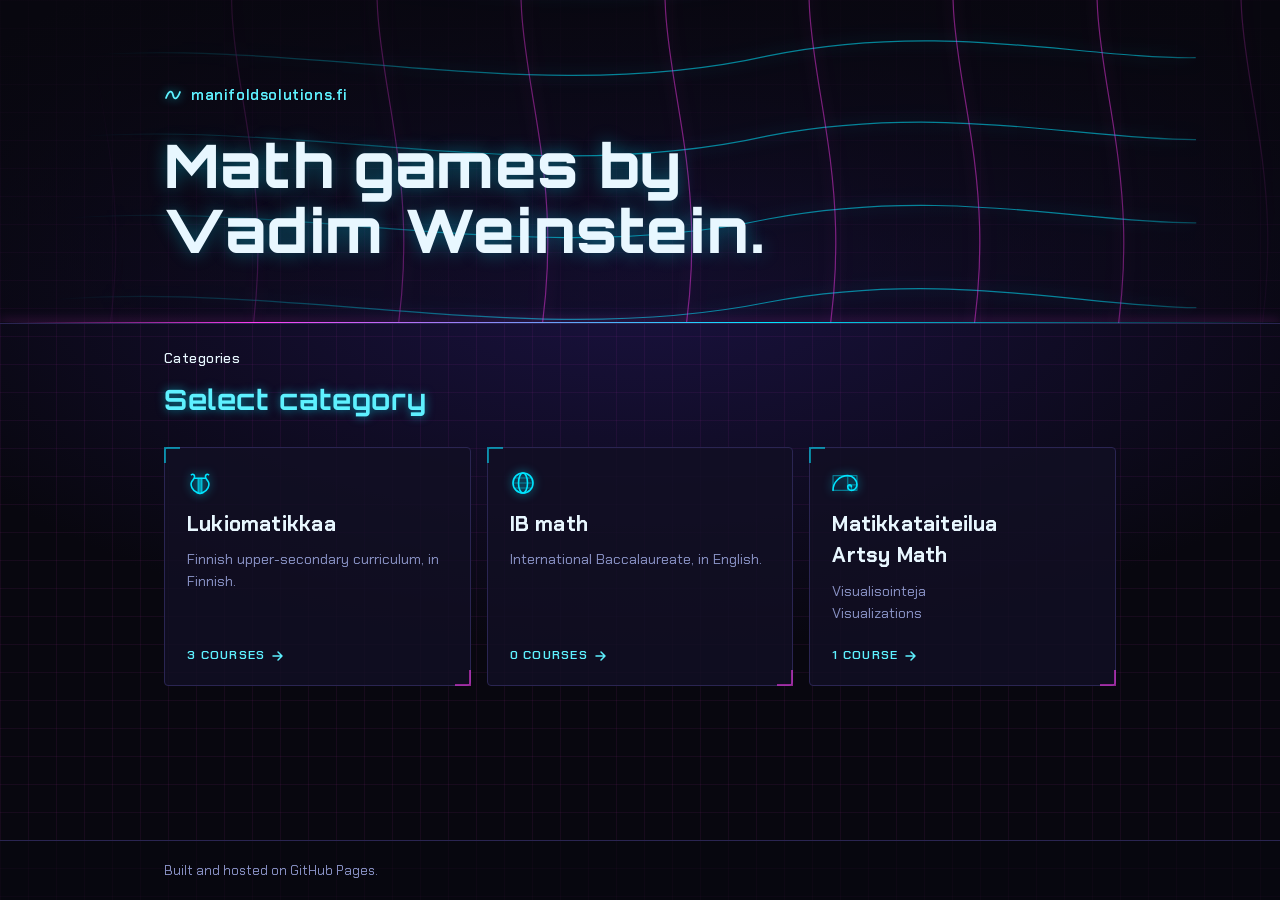
==== index.html @ 1b15f2ac "etusivu: omat kuvakkeet korteille; yksikköympyrä: testinappi pois - Every catalog card gets its own " ====
<!DOCTYPE html>
<html lang="en">
<head>
<meta charset="UTF-8">
<meta name="viewport" content="width=device-width, initial-scale=1">
<title>Manifold Solutions — learning games</title>

<!-- ════════════════════════════════════════════════════════════════════
     HOW TO ADD GAMES
     ────────────────────────────────────────────────────────────────────
     Structure is three levels:  Category → Course → Games
     Everything you edit lives in the CATALOG array in the <script> block
     near the bottom of this file.

       Category  (e.g. "Lukio math")
         Course  (e.g. "MAA 1–2")
           Game  → points at a folder via its `game` path

     To add a game:
       1. Put the game in its own folder, e.g.  games/lukio/maa1-2/game1/
          with the game's own index.html inside it.
       2. Add a game entry in the right course whose `game` is that path.
     Set `game: null` to show a game as "Coming soon" (not clickable).

     IDs (the `id:` fields) become part of the URL, so keep them short and
     url-safe: lowercase letters, numbers and hyphens, no spaces.
     Paths are relative to this file, so keep this file at the repo root.
     ════════════════════════════════════════════════════════════════════ -->

<link rel="preconnect" href="https://fonts.googleapis.com">
<link rel="preconnect" href="https://fonts.gstatic.com" crossorigin>
<!-- shared site look (the games use the same file) -->
<link rel="stylesheet" href="assets/theme.css">

<style>
  /* Main-page layout only. Colours and fonts come from assets/theme.css. */
  :root{ --maxw:1040px; }

  body{ line-height:1.5; min-height:100vh; display:flex; flex-direction:column; }

  .wrap{
    width:100%;
    max-width:var(--maxw);
    margin-inline:auto;
    padding-inline:clamp(20px, 5vw, 44px);
  }

  /* ── Hero ──────────────────────────────────────────────── */
  .hero{
    position:relative;
    overflow:hidden;
    border-bottom:1px solid var(--line);
    background:linear-gradient(180deg, rgba(8,7,15,.85), rgba(8,7,15,.35));
  }
  .hero::after{                       /* neon horizon line under the hero */
    content:""; position:absolute; left:0; right:0; bottom:-1px; height:2px;
    background:linear-gradient(90deg, transparent, var(--magenta) 20%, var(--accent) 60%, transparent);
    box-shadow:0 0 12px rgba(255,61,242,.6);
  }
  .hero .wrap{
    position:relative;
    z-index:1;
    padding-block:clamp(40px, 9vw, 84px) clamp(32px, 7vw, 60px);
  }
  .mark{
    font-family:var(--ui);
    font-weight:600;
    letter-spacing:.04em;
    font-size:15px;
    color:var(--accent-ink);
    display:inline-flex;
    align-items:center;
    gap:9px;
  }
  .mark svg{ display:block; filter:var(--glow-cyan); }
  .hero h1{
    font-family:var(--display);
    font-weight:800;
    letter-spacing:.02em;
    font-size:clamp(28px, 7vw, 60px);
    line-height:1.08;
    margin:22px 0 0;
    max-width:16ch;
    text-shadow:0 0 18px rgba(0,229,255,.35);
  }
  .hero p{
    color:var(--muted);
    font-size:clamp(15px, 2.2vw, 18px);
    margin:16px 0 0;
    max-width:52ch;
  }
  .hero p:empty{ display:none; }

  /* neon manifold mesh behind the hero: draws itself in once on load */
  .mesh{
    position:absolute; inset:0; z-index:0;
    width:100%; height:100%;
    pointer-events:none;
    mask-image:linear-gradient(100deg, transparent 8%, #000 45%, #000 85%, transparent);
    -webkit-mask-image:linear-gradient(100deg, transparent 8%, #000 45%, #000 85%, transparent);
  }
  .mesh path{ fill:none; stroke-width:1.2; vector-effect:non-scaling-stroke; }
  .mesh .h path{ stroke:var(--accent);  opacity:.55; }
  .mesh .v path{ stroke:var(--magenta); opacity:.45; }
  .mesh .h{ filter:var(--glow-cyan); }
  .mesh .v{ filter:var(--glow-magenta); }
  .mesh path{ stroke-dasharray:1200; stroke-dashoffset:1200; animation:draw 1.6s cubic-bezier(.3,.6,.2,1) forwards; }
  .mesh .v path{ animation-delay:.35s; }
  @keyframes draw{ to{ stroke-dashoffset:0; } }
  @media (max-width:600px){ .mesh{ opacity:.6; } }   /* the heading covers the mesh on phones */

  /* ── Breadcrumb ────────────────────────────────────────── */
  .crumb{
    font-family:var(--ui);
    font-size:14px;
    font-weight:500;
    letter-spacing:.03em;
    color:var(--muted);
    padding-block:24px 4px;
    display:flex;
    align-items:center;
    gap:8px;
    flex-wrap:wrap;
  }
  .crumb a{ text-decoration:none; color:var(--muted); border-radius:var(--radius); }
  .crumb a:hover{ color:var(--accent-ink); }
  .crumb a:focus-visible{ outline:2px solid var(--accent); outline-offset:2px; }
  .crumb .sep{ color:var(--magenta); opacity:.7; }
  .crumb .here{ color:var(--ink); }

  /* ── Content ───────────────────────────────────────────── */
  main{ flex:1; padding-bottom:64px; }
  .lead{ margin:6px 0 26px; }
  .lead h2{
    font-family:var(--display);
    font-weight:700;
    letter-spacing:.04em;
    font-size:clamp(20px, 3.2vw, 28px);
    color:var(--accent-ink);
    text-shadow:var(--glow-text);
    margin:0;
  }
  .lead p{ color:var(--muted); margin:8px 0 0; max-width:56ch; }

  .grid{
    display:grid;
    grid-template-columns:repeat(auto-fill, minmax(240px, 1fr));
    gap:16px;
  }

  /* cards: dark panels with HUD corner brackets that light up on hover */
  .card{
    position:relative;
    display:flex;
    flex-direction:column;
    gap:10px;
    text-decoration:none;
    background:rgba(18,15,36,.82);
    border:1px solid var(--line);
    border-radius:var(--radius);
    padding:22px 22px 20px;
    min-height:150px;
    transition:border-color .16s ease, transform .16s ease, box-shadow .16s ease, background .16s ease;
  }
  .card::before, .card::after{
    content:""; position:absolute; width:14px; height:14px; pointer-events:none;
    border-color:var(--accent); border-style:solid; opacity:.55;
    transition:opacity .16s ease, width .16s ease, height .16s ease;
  }
  .card::before{ top:-1px; left:-1px; border-width:2px 0 0 2px; }
  .card::after{ bottom:-1px; right:-1px; border-width:0 2px 2px 0; border-color:var(--magenta); }
  .card .glyph{ color:var(--accent); filter:var(--glow-cyan); align-self:flex-start; }
  .card .glyph.txt{ font-family:var(--ui); font-weight:700; font-size:19px; line-height:26px; height:26px; letter-spacing:.02em; white-space:nowrap; }
  .card .title{
    font-family:var(--ui);
    font-weight:700;
    font-size:21px;
    letter-spacing:.01em;
    margin-top:2px;
    color:var(--ink);
  }
  .card .blurb{ color:var(--muted); font-size:14.5px; }
  .card .meta{
    margin-top:auto;
    padding-top:12px;
    font-size:12.5px;
    font-weight:600;
    letter-spacing:.1em;
    text-transform:uppercase;
    color:var(--accent-ink);
    display:flex;
    align-items:center;
    gap:6px;
  }
  a.card:hover{
    border-color:rgba(0,229,255,.6);
    background:rgba(26,22,54,.92);
    transform:translateY(-2px);
    box-shadow:0 0 22px rgba(0,229,255,.22), inset 0 0 18px rgba(0,229,255,.06);
  }
  a.card:hover::before, a.card:hover::after{ opacity:1; width:22px; height:22px; }
  a.card:focus-visible{ outline:2px solid var(--magenta); outline-offset:3px; }

  /* disabled "coming soon" card */
  .card.soon{ opacity:.55; cursor:default; border-style:dashed; }
  .card.soon::before, .card.soon::after{ display:none; }
  .card.soon .meta{ color:var(--muted); }

  /* empty state — a category with no courses, or a course with no games */
  .empty{
    border:1px dashed rgba(255,61,242,.45);
    border-radius:var(--radius);
    padding:44px 24px;
    text-align:center;
    color:var(--muted);
    font-family:var(--ui);
    font-weight:500;
    letter-spacing:.04em;
    font-size:16px;
    background:rgba(18,15,36,.5);
  }

  footer{
    border-top:1px solid var(--line);
    color:var(--muted);
    font-size:13px;
    background:rgba(8,7,15,.6);
  }
  footer .wrap{ padding-block:20px; }

  .view{ animation:rise .28s ease both; }
  @keyframes rise{ from{ opacity:0; transform:translateY(6px);} to{ opacity:1; transform:none; } }
  @media (prefers-reduced-motion: reduce){
    .view{ animation:none; }
    a.card:hover{ transform:none; }
    .mesh path{ animation:none; stroke-dashoffset:0; }
  }
  .card .title, .card .blurb, .lead h2{ white-space:pre-line; }
</style>
</head>
<body>

  <header class="hero">
    <svg class="mesh" viewBox="0 0 800 300" preserveAspectRatio="xMidYMid slice" aria-hidden="true">
      <!-- a warped grid — a nod to "manifold" -->
      <g class="h">
        <path d="M0,40 C160,10 320,70 480,35 C620,6 720,52 800,28"/>
        <path d="M0,90 C160,62 320,120 480,84 C620,56 720,102 800,78"/>
        <path d="M0,140 C160,114 320,170 480,134 C620,108 720,152 800,130"/>
        <path d="M0,190 C160,166 320,220 480,186 C620,160 720,204 800,182"/>
        <path d="M0,240 C160,218 320,270 480,238 C620,212 720,256 800,236"/>
        <path d="M0,290 C160,270 320,320 480,288 C620,264 720,306 800,288"/>
      </g>
      <g class="v">
        <path d="M60,0 C40,90 96,150 60,300"/>
        <path d="M150,0 C128,92 184,150 150,300"/>
        <path d="M240,0 C220,90 276,152 240,300"/>
        <path d="M330,0 C310,92 366,150 330,300"/>
        <path d="M420,0 C400,92 456,150 420,300"/>
        <path d="M510,0 C490,90 546,152 510,300"/>
        <path d="M600,0 C580,92 636,150 600,300"/>
        <path d="M690,0 C670,90 726,152 690,300"/>
        <path d="M780,0 C760,92 816,150 780,300"/>
      </g>
    </svg>
    <div class="wrap">
      <span class="mark">
        <svg width="18" height="18" viewBox="0 0 18 18" aria-hidden="true">
          <path d="M2,12 C5,4 8,4 9,9 C10,14 13,14 16,6" fill="none" stroke="currentColor" stroke-width="1.8" stroke-linecap="round"/>
        </svg>
        manifoldsolutions.fi
      </span>
      <h1>Math games by<br>Vadim Weinstein.</h1>
      <p></p>
    </div>
  </header>

  <nav class="wrap crumb" id="crumb" aria-label="Breadcrumb"></nav>

  <main class="wrap">
    <div id="app"></div>
  </main>

  <footer><div class="wrap">Built and hosted on GitHub Pages.</div></footer>

<script>
/* ══════════════════════════════════════════════════════════════════════
   EDIT ME — your categories, courses, and games live here.
   Three levels:  category → courses[] → games[]
   Each game's `game` is a path to a folder containing that game's own
   index.html. Use `game: null` for a game that isn't ready yet.
   Keep every `id` short and url-safe (lowercase, digits, hyphens).
   `icon` (optional, on any level) picks the card's glyph: a name from
   GLYPHS below (e.g. "scale") or a short text such as "f(x)". A course
   without one shows its category's glyph, a game its course's.
   ══════════════════════════════════════════════════════════════════════ */
const CATALOG = [
  {
    id: "lukio",
    title: "Lukiomatikkaa",
    icon: "lyre",
    blurb: "Finnish upper-secondary curriculum, in Finnish.",
    courses: [
      {
          id: "maa1-2",
          title: "MAA 1–2",
          blurb: "Funktiot ja yhtälöt",
          icon: "f(x)",
          games: [
          { id: "game0", title: "Yhtälövaaka", blurb: "", icon: "scale", game: "games/lukio/maa1-2/yhtalovaaka/" },
          { id: "game1", title: "Yhtälön ratkaisu 1", blurb: "", icon: "boxedx", game: "games/lukio/maa1-2/yhtalo1/" },
          { id: "game2", title: "Yhtälön ratkaisu 2", blurb: "", icon: "boxedx", game: "games/lukio/maa1-2/yhtalo2/" },
        ],
      },
      {
          id: "maa3",
          title: "MAA 3",
          blurb: "Geometria",
          icon: "geometry",
          games: [
          ],
      },
      {
          id: "maa5",
          title: "MAA 5",
          blurb: "Trigonometria",
          icon: "sin x",
          games: [
	      { id: "1-ympyra1", title: "Yksikköympyrä", blurb: "", icon: "unitcircle", game: "games/lukio/maa5/yksikkoympyra/" },
          ],
      },
	
    ],
  },
    {
	id: "ib",
	title: "IB math",
	icon: "globe",
	blurb: "International Baccalaureate, in English.",
	courses: [
	],
    },
    {
	id: "artsy",
	title: "Matikkataiteilua\nArtsy Math",
	icon: "spiral",
	blurb: "Visualisointeja\nVisualizations",
	courses: [
	    {
		id: "fractals",
		title: "Fraktaaleja\nFractals",
		blurb: "Attraktoreita ja fraktaaleja\nAttractors and fractals",
		icon: "sierpinski",
		games: [
		    {id: "ifs_explorer", title: "IFS explorer", blurb: "Iterated Function Systems and the Flame Algorithm", icon: "sierpinski", game: "games/artsy_math/fractals/ifs_explorer/"},
		],
	    },
	],
    },
];
/* ════════════════════ end of the part you edit ════════════════════════ */

const app   = document.getElementById('app');
const crumb = document.getElementById('crumb');
const catById    = id => CATALOG.find(c => c.id === id);
const courseById = (cat, id) => cat.courses.find(c => c.id === id);

// card glyphs: one family of thin neon line drawings on a 26×26 grid.
// `faint` is for helper lines (axes, grids) drawn thinner and dimmer.
const faint = d => `<path d="${d}" stroke-width="1.2" opacity=".45"/>`;
const AXES = faint("M1,13 H25 M13,1 V25");
const GLYPHS = {
  lyre:       `<path d="M10,22.5 C5.5,20.5 3,15.5 4.6,12 C5.8,9.6 7.8,8.6 7.6,6.4 C7.5,4.6 5.6,3.6 4.4,4.8 M16,22.5 C20.5,20.5 23,15.5 21.4,12 C20.2,9.6 18.2,8.6 18.4,6.4 C18.5,4.6 20.4,3.6 21.6,4.8"/>`   // the ylioppilaslakki lyre
            + `<path d="M10,22.5 Q13,24.4 16,22.5 M7.6,8.2 H18.4"/>` + `<path d="M11.2,8.2 V23.2 M13,8.2 V23.6 M14.8,8.2 V23.2" stroke-width="1.1"/>`,
  crosshair:  `<circle cx="13" cy="13" r="10"/>` + faint("M3,13 H23 M13,3 V23"),
  parabola:   faint("M1,16 H25 M13,2 V24") + `<path d="M2.5,5 Q13,31 23.5,5"/>`,
  globe:      `<circle cx="13" cy="13" r="10"/><ellipse cx="13" cy="13" rx="4.5" ry="10"/>` + faint("M3,13 H23 M4.3,8 H21.7 M4.3,18 H21.7"),
  spiral:     faint("M1.04,5.64 H24.96 V20.36 H1.04 Z M15.76,5.64 V20.36 M15.76,14.84 H24.96 M19.44,14.84 V20.36 M15.76,16.68 H19.44 M17.6,14.84 V16.68")
            + `<path d="M1.04,20.36 A14.72,14.72 0 0 1 15.76,5.64 A9.2,9.2 0 0 1 24.96,14.84 A5.52,5.52 0 0 1 19.44,20.36 A3.68,3.68 0 0 1 15.76,16.68 A1.84,1.84 0 0 1 17.6,14.84 A1.84,1.84 0 0 1 19.44,16.68"/>`,
  geometry:   `<path d="M4,22 L22,22 L4,4 Z"/><path d="M4,17 H9 V22" stroke-width="1.2"/>`,   // right isosceles, with the right-angle mark
  unitcircle: AXES + `<circle cx="13" cy="13" r="9"/><path d="M13,13 L18.8,6.1"/>`
            + `<circle cx="18.8" cy="6.1" r="1.9" fill="currentColor" stroke="none"/>`,
  sierpinski: `<path d="M2,23.5 L24,23.5 L13,4.4 Z M13,23.5 L18.5,14 L7.5,14 Z M7.5,23.5 L10.2,18.7 L4.8,18.7 Z M18.5,23.5 L21.2,18.7 L15.8,18.7 Z M13,14 L15.8,9.2 L10.2,9.2 Z"/>`,
  scale:      `<path d="M13,6 V22 M8,22 H18 M3,8 H23 M3,8 L0.8,15 M3,8 L5.2,15 M23,8 L20.8,15 M23,8 L25.2,15"/>`
            + `<path d="M0.5,15 Q3,19.5 5.5,15 Z M20.5,15 Q23,19.5 25.5,15 Z"/><circle cx="13" cy="5" r="1.3"/>`,
  boxedx:     `<rect x="3" y="3" width="20" height="20" rx="3"/><path d="M8.5,9.5 Q11.5,8 13,13 Q14.5,18 17.5,16.5 M17.5,9 Q14.5,9.5 13,13 Q11.5,16.5 8.5,17"/>`,   // a curved maths x, not ×
};
// the first icon given (game, course, category); a name from GLYPHS draws it, anything else is text
function glyph(...icons){
  const icon = icons.find(Boolean) || 'crosshair';
  if (!GLYPHS[icon]) return `<span class="glyph txt" aria-hidden="true">${esc(icon)}</span>`;
  return `<svg class="glyph" width="26" height="26" viewBox="0 0 26 26" aria-hidden="true" fill="none"
    stroke="currentColor" stroke-width="1.6" stroke-linecap="round" stroke-linejoin="round">${GLYPHS[icon]}</svg>`;
}
const arrow = `<svg width="14" height="14" viewBox="0 0 14 14" aria-hidden="true"><path d="M2,7 h9 M7,3 l4,4 -4,4" fill="none" stroke="currentColor" stroke-width="1.5" stroke-linecap="round" stroke-linejoin="round"/></svg>`;

function esc(s){ return String(s).replace(/[&<>"]/g, c => ({'&':'&amp;','<':'&lt;','>':'&gt;','"':'&quot;'}[c])); }
const enc = s => encodeURIComponent(s);

function setCrumb(parts){
  crumb.innerHTML = parts.map((p, i) => {
    const tail = i < parts.length - 1 ? '<span class="sep">/</span>' : '';
    if (p.href) return `<a href="${p.href}">${esc(p.label)}</a>${tail}`;
    return `<span class="here">${esc(p.label)}</span>${tail}`;
  }).join(' ');
}

// one reusable card builder. `soon:true` → renders a disabled "coming soon" card.
function card({ href, title, blurb, meta, soon, icon }){
  const inner = `${icon}
    <span class="title">${esc(title)}</span>
    ${blurb ? `<span class="blurb">${esc(blurb)}</span>` : ''}
    <span class="meta">${meta}</span>`;
  return soon
    ? `<div class="card soon">${inner}</div>`
    : `<a class="card" href="${href}">${inner}</a>`;
}

// shown when a category has no courses, or a course has no games
function emptyState(msg){ return `<div class="empty">${esc(msg)}</div>`; }

function renderCategories(){
  setCrumb([{ label: 'Categories' }]);
  const cards = CATALOG.map(c => {
    const n = c.courses.length;
    return card({
      href: `#/${enc(c.id)}`,
      icon: glyph(c.icon),
      title: c.title,
      blurb: c.blurb,
      meta: `${n} ${n === 1 ? 'course' : 'courses'} ${arrow}`,
    });
  }).join('');
  app.innerHTML = `<section class="view">
    <div class="lead"><h2>Select category</h2></div>
    <div class="grid">${cards}</div>
  </section>`;
}

function renderCourses(cat){
  setCrumb([{ label: 'Categories', href: '#/' }, { label: cat.title }]);
  const cards = cat.courses.map(co => {
    const n = co.games.length;
    return card({
      href: `#/${enc(cat.id)}/${enc(co.id)}`,
      icon: glyph(co.icon, cat.icon),
      title: co.title,
      blurb: co.blurb,
      meta: `${n} ${n === 1 ? 'game' : 'games'} ${arrow}`,
    });
  }).join('');
  app.innerHTML = `<section class="view">
    <div class="lead"><h2>${esc(cat.title)}</h2>${cat.blurb ? `<p>${esc(cat.blurb)}</p>` : ''}</div>
    ${cat.courses.length ? `<div class="grid">${cards}</div>` : emptyState('No courses here yet.')}
  </section>`;
}

function renderGames(cat, course){
  setCrumb([
    { label: 'Categories', href: '#/' },
    { label: cat.title, href: `#/${enc(cat.id)}` },
    { label: course.title },
  ]);
  const cards = course.games.map(g => card({
    href: g.game ? esc(g.game) : null,
    soon: !g.game,
    icon: glyph(g.icon, course.icon, cat.icon),
    title: g.title,
    blurb: g.blurb,
    meta: g.game ? `Play ${arrow}` : 'Coming soon',
  })).join('');
  app.innerHTML = `<section class="view">
    <div class="lead"><h2>${esc(course.title)}</h2>${course.blurb ? `<p>${esc(course.blurb)}</p>` : ''}</div>
    ${course.games.length ? `<div class="grid">${cards}</div>` : emptyState('No games here yet.')}
  </section>`;
}

function route(){
  const segs = location.hash.replace(/^#\/?/, '').split('/').filter(Boolean).map(decodeURIComponent);
  const [catId, courseId] = segs;

  const cat = catId ? catById(catId) : null;
  if (catId && !cat){ location.replace('#/'); return; }            // unknown category → home

  const course = (cat && courseId) ? courseById(cat, courseId) : null;
  if (courseId && !course){ location.replace(`#/${enc(cat.id)}`); return; }  // unknown course → category

  if (course){ document.title = `${course.title} — ${cat.title}`; renderGames(cat, course); }
  else if (cat){ document.title = `${cat.title} — Manifold Solutions`; renderCourses(cat); }
  else { document.title = 'Manifold Solutions — learning games'; renderCategories(); }

  window.scrollTo({ top: 0 });
}

window.addEventListener('hashchange', route);
route();
</script>
</body>
</html>
---- assets/theme.css ----
/* ══════════════════════════════════════════════════════════════════════
   MATIKKAPELIT — shared theme ("Techno")
   ──────────────────────────────────────────────────────────────────────
   One file for the look of the whole site. Change the tokens below and
   every page that links this file changes with it.

   IN A GAME  (games/<category>/<course>/<game>/index.html)
     1. In <head>, before the game's own <style>:
          <link rel="stylesheet" href="../../../../assets/theme.css">
     2. Give the body the class "game":   <body class="game">
     3. Delete the game's own :root { … } block and any rules it repeats
        from here (header, .hud, .overlay/.win, buttons …). Everything the
        game draws itself stays in the game. The token names are the same
        ones the games already use (--bg, --surface, --green-ink, …), so
        game-specific rules keep working and simply pick up the new colours.

   ON THE MAIN PAGE
     <link rel="stylesheet" href="assets/theme.css">   (no body class)

   WHAT'S IN HERE
     tokens · page background · game header (.back .title .hud)
     status row with lives (.statusrow .lives) · equation colours
     (.xterm .cterm .pterm .op .eq) · buttons (.btn .op-btn) · .hint
     .subctrl · result dialog (.overlay > .win) with score table
     SVG helpers (.neon, .neon-magenta)
   ══════════════════════════════════════════════════════════════════════ */

@import url("https://fonts.googleapis.com/css2?family=Chakra+Petch:wght@400;500;600;700&family=Orbitron:wght@600;700;800&display=swap");

/* ── tokens ───────────────────────────────────────────────────────────── */
:root{
  color-scheme: dark;

  /* surfaces and text */
  --bg:#08070f;          /* page */
  --surface:#120f24;     /* dialogs, cards */
  --surface-2:#1a1636;   /* raised / hover */
  --ink:#e8f7ff;         /* main text */
  --muted:#8a93c6;       /* secondary text */
  --line:#2a2552;        /* hairlines, quiet borders */

  /* neon roles: cyan = things you interact with, magenta = highlights */
  --accent:#00e5ff;  --accent-ink:#5ef1ff;
  --magenta:#ff3df2; --magenta-ink:#ff7cf7;
  --red:#ff3d6e;     /* danger, errors, lost lives */

  /* maths colours — used the same way in every game */
  --green:#39ff9e; --green-ink:#7dffbf; --green-wash:#06291a;   /* x, variables */
  --brown:#ffe14d; --brown-ink:#ffe86e; --brown-wash:#2a2408;   /* constants   */
  --gold:#ffe14d;
  /* negative constants / balloons use --magenta / --magenta-ink */

  /* glow: use on whole groups, not on hundreds of small shapes */
  --glow-cyan:drop-shadow(0 0 5px rgba(0,229,255,.65));
  --glow-magenta:drop-shadow(0 0 5px rgba(255,61,242,.7));
  --glow-text:0 0 10px rgba(0,229,255,.55);

  /* confetti etc. — read from JS with
     getComputedStyle(document.documentElement).getPropertyValue("--party-colors") */
  --party-colors:#00e5ff,#ff3df2,#ffe14d,#39ff9e,#a78bff,#ffffff,#ff7cf7;

  /* shape and type */
  --radius:4px;
  --ui:"Chakra Petch", system-ui, -apple-system, "Segoe UI", sans-serif;
  --math:"Chakra Petch", system-ui, sans-serif;
  --display:"Orbitron", "Chakra Petch", system-ui, sans-serif;
}

/* ── base ─────────────────────────────────────────────────────────────── */
*{ box-sizing:border-box; }
html,body{ margin:0; }
[hidden]{ display:none !important; }
body{
  color:var(--ink); font-family:var(--ui);
  -webkit-font-smoothing:antialiased;
  /* faint magenta grid over a deep violet glow */
  background:
    linear-gradient(rgba(255,61,242,.06) 1px, transparent 1px) 0 0/28px 28px,
    linear-gradient(90deg, rgba(255,61,242,.06) 1px, transparent 1px) 0 0/28px 28px,
    radial-gradient(90% 60% at 50% 30%, #1a1240 0%, var(--bg) 70%) fixed,
    var(--bg);
}
a{ color:inherit; }
::selection{ background:rgba(0,229,255,.35); }

/* ── game page frame ──────────────────────────────────────────────────── */
body.game{ min-height:100dvh; display:flex; flex-direction:column; }
.game header{
  display:flex; align-items:center; justify-content:space-between; gap:16px;
  padding:14px clamp(16px,4vw,28px); border-bottom:1px solid var(--line);
  background:rgba(8,7,15,.9);
}
.game .back{ font-family:var(--ui); font-weight:500; font-size:14px; color:var(--muted); text-decoration:none; }
.game .back:hover{ color:var(--accent-ink); }
.game .title{
  font-family:var(--display); font-weight:800; font-size:17px; letter-spacing:.06em; text-transform:uppercase;
  line-height:1.15; text-align:center;            /* long names wrap neatly on phones */
  color:var(--accent-ink); text-shadow:var(--glow-text);
}
.game .hud{ display:flex; gap:18px; font-family:var(--ui); font-size:14px; color:var(--muted); }
.game .hud b{ color:var(--ink); font-weight:600; font-variant-numeric:tabular-nums; }

/* status row under the header: lives on the left, a counter on the right */
.statusrow{
  width:min(820px,100%); display:flex; justify-content:space-between; align-items:center;
  padding:10px clamp(16px,4vw,28px) 0; font-family:var(--ui); font-size:14px; color:var(--muted);
}
.statusrow b{ color:var(--ink); font-weight:600; font-variant-numeric:tabular-nums; }

/* lives: <span class="lives"> with one <svg> per life; add .lost to a spent
   one and .just-lost for the shake. Draw cups with .life-cup / .life-rim. */
.lives{ display:flex; gap:6px; align-items:center; }
.lives svg{ width:34px; height:19px; overflow:visible; }
.life-cup{ fill:none; stroke:var(--accent); stroke-width:1.8; stroke-linejoin:round; }
.life-rim{ stroke:var(--accent); stroke-width:2.4; stroke-linecap:round; }
.lives svg:not(.lost){ filter:var(--glow-cyan); }
.lives .lost .life-cup{ stroke:var(--red); }
.lives .lost{ opacity:.45; }
.lives .just-lost{ animation:mp-shake .6s ease; }
@keyframes mp-shake{ 0%,100%{ transform:none } 20%{ transform:translateX(-4px) } 40%{ transform:translateX(4px) } 60%{ transform:translateX(-3px) } 80%{ transform:translateX(2px) } }

/* ── equation colours ─────────────────────────────────────────────────── */
.xterm{ color:var(--green-ink); }                 /* x terms */
.cterm{ color:var(--brown-ink); }                 /* positive constants */
.pterm{ color:var(--magenta-ink); }               /* negative constants (balloons) */
.op{ color:var(--muted); margin:0 .14em; }
.eq{ color:var(--ink); margin:0 .3em; }
.eq.off{ color:var(--red); text-shadow:0 0 10px rgba(255,61,110,.6); }   /* < or > when unbalanced */

/* ── text under the board ─────────────────────────────────────────────── */
.hint{ text-align:center; color:var(--muted); font-size:13px; padding:4px 16px 8px; min-height:2.6em; max-width:520px; }
.hint.warn{ color:var(--red); font-weight:600; }

.subctrl{ display:flex; gap:18px; justify-content:center; padding:6px 0 22px; font-family:var(--ui); font-size:13px; }
.subctrl button{
  background:none; border:none; color:var(--muted); cursor:pointer; font:inherit;
  padding:4px 6px; border-radius:var(--radius); letter-spacing:.04em;
}
.subctrl button:hover{ color:var(--accent-ink); }
.subctrl button:focus-visible{ outline:2px solid var(--accent); outline-offset:2px; }

/* ── buttons ──────────────────────────────────────────────────────────── */
/* general:  <button class="btn">  /  <a class="btn primary">            */
.btn, .win .btns a, .win .btns button{
  font-family:var(--ui); font-weight:600; font-size:14px; cursor:pointer;
  letter-spacing:.08em; text-transform:uppercase; text-decoration:none;
  padding:11px 18px; border-radius:var(--radius); border:1px solid var(--line);
  color:var(--ink); background:transparent;
  transition:border-color .12s ease, box-shadow .12s ease;
}
.btn:hover, .win .btns a:hover, .win .btns button:hover{ border-color:var(--accent); }
.btn.primary, .win .btns .primary{
  background:var(--accent); border-color:var(--accent); color:var(--bg); font-weight:700;
  box-shadow:0 0 14px rgba(0,229,255,.5);
}
.btn:focus-visible, .win .btns :focus-visible{ outline:2px solid var(--magenta); outline-offset:3px; }

/* game controls (big operation buttons, e.g. +x  −1):
   <button class="op-btn x">  x = variable, c = constant, n = neutral */
.op-btn{
  font-family:var(--math); font-weight:600; font-size:clamp(17px,4.4vw,21px);
  min-width:64px; padding:12px 18px; border-radius:var(--radius); cursor:pointer;
  background:var(--surface); border:1px solid var(--line); color:var(--ink);
  transition:transform .1s ease, box-shadow .12s ease, border-color .12s ease;
}
.op-btn:hover{ transform:translateY(-1px); border-color:var(--accent); box-shadow:0 0 12px rgba(0,229,255,.35); }
.op-btn:active{ transform:none; }
.op-btn:focus-visible{ outline:2px solid var(--magenta); outline-offset:2px; }
.op-btn.x{ color:var(--green-ink); border-color:rgba(57,255,158,.45); background:var(--green-wash); }
.op-btn.x:hover{ box-shadow:0 0 12px rgba(57,255,158,.45); }
.op-btn.c{ color:var(--brown-ink); border-color:rgba(255,225,77,.45); background:var(--brown-wash); }
.op-btn.c:hover{ box-shadow:0 0 12px rgba(255,225,77,.4); }
.op-btn.n{ color:var(--accent-ink); }
.op-btn[disabled]{ opacity:.4; cursor:default; transform:none; box-shadow:none; }

/* ── result dialog ────────────────────────────────────────────────────── */
/* <div class="overlay show"><div class="win">
     <h2>…</h2> <div class="result">…</div> <p>…</p>
     <div class="score">label value label value …</div>
     <div class="btns"><button class="primary">…</button> <a href>…</a></div>
   </div></div> */
.overlay{
  position:fixed; inset:0; display:none; align-items:center; justify-content:center;
  background:rgba(4,3,10,.62); padding:20px; z-index:10;
}
.overlay.show{ display:flex; }
.win{
  background:var(--surface); border:1px solid var(--accent); border-radius:var(--radius);
  padding:30px 30px 24px; width:min(420px,92vw); text-align:center;
  box-shadow:0 0 36px rgba(0,229,255,.22);
}
.win h2{
  font-family:var(--display); font-weight:800; font-size:24px; letter-spacing:.06em; text-transform:uppercase;
  color:var(--accent-ink); text-shadow:0 0 12px rgba(0,229,255,.5); margin:0 0 6px;
}
.win .result{ font-family:var(--math); font-weight:600; font-size:30px; margin:10px 0 4px; }
.win p{ color:var(--muted); margin:10px 0 20px; }
.win .score{
  display:grid; grid-template-columns:1fr auto; gap:5px 18px; text-align:left;
  max-width:300px; margin:-6px auto 20px; font-family:var(--ui); font-size:14px; color:var(--muted);
}
.win .score:empty{ display:none; }
.win .score .v{ text-align:right; color:var(--ink); font-variant-numeric:tabular-nums; }
.win .score .tot{ border-top:1px solid var(--line); padding-top:6px; color:var(--ink); font-weight:600; }
.win .bigscore{
  font-family:var(--display); font-weight:700; font-size:30px; color:var(--brown-ink);
  text-shadow:0 0 12px rgba(255,225,77,.45); margin:8px 0 0;
}
.win .btns{ display:flex; gap:10px; justify-content:center; flex-wrap:wrap; }

/* ── SVG helpers for drawings ─────────────────────────────────────────── */
.neon{ stroke:var(--accent); fill:none; filter:var(--glow-cyan); }
.neon-magenta{ stroke:var(--magenta); fill:none; filter:var(--glow-magenta); }

@media (prefers-reduced-motion: reduce){
  .lives .just-lost{ animation:none; }
  .op-btn:hover{ transform:none; }
}
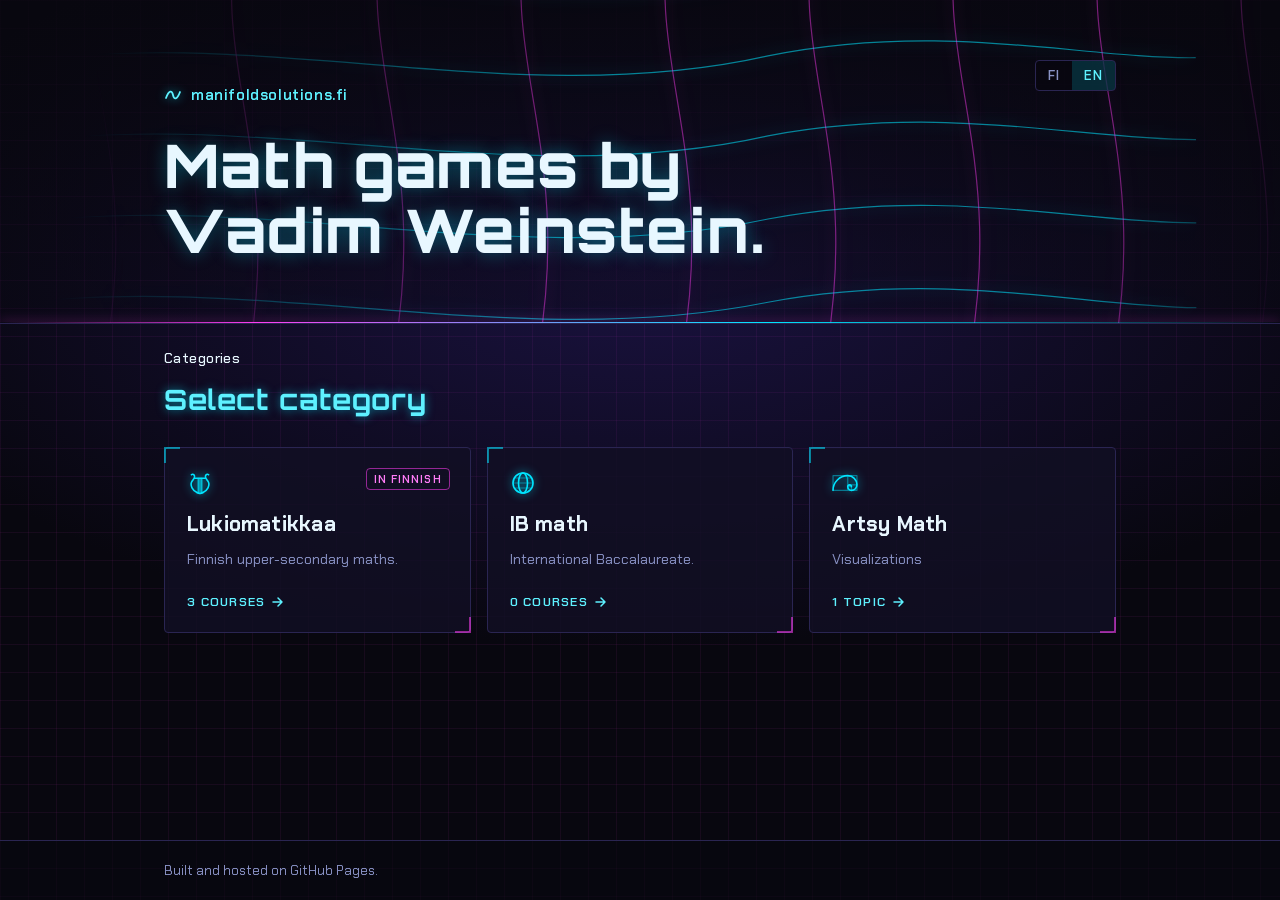
==== commit 32a6c880: "yhtälövaaka: yhtälöketju, ratkaisu" ====
--- a/index.html
+++ b/index.html
@@ -21,6 +21,8 @@
           with the game's own index.html inside it.
        2. Add a game entry in the right course whose `game` is that path.
      Set `game: null` to show a game as "Coming soon" (not clickable).
+     Titles and blurbs can be given in both languages: { fi: "…", en: "…" }
+     (see the comment above CATALOG for the language switch).
 
      IDs (the `id:` fields) become part of the URL, so keep them short and
      url-safe: lowercase letters, numbers and hyphens, no spaces.
@@ -73,6 +75,20 @@
     gap:9px;
   }
   .mark svg{ display:block; filter:var(--glow-cyan); }
+
+  /* FI | EN switch, top right of the hero */
+  .langsw{
+    position:absolute; top:clamp(28px, 6vw, 60px); right:clamp(20px, 5vw, 44px);
+    display:inline-flex; border:1px solid var(--line); border-radius:var(--radius); overflow:hidden;
+    background:rgba(8,7,15,.7);
+  }
+  .langsw button{
+    font:600 13px var(--ui); letter-spacing:.08em; color:var(--muted); background:transparent;
+    border:0; padding:6px 12px; cursor:pointer;
+  }
+  .langsw button:hover{ color:var(--accent-ink); }
+  .langsw button[aria-pressed="true"]{ background:rgba(0,229,255,.16); color:var(--accent-ink); }
+  .langsw button:focus-visible{ outline:2px solid var(--magenta); outline-offset:-2px; }
   .hero h1{
     font-family:var(--display);
     font-weight:800;
@@ -170,6 +186,12 @@
   .card::before{ top:-1px; left:-1px; border-width:2px 0 0 2px; }
   .card::after{ bottom:-1px; right:-1px; border-width:0 2px 2px 0; border-color:var(--magenta); }
   .card .glyph{ color:var(--accent); filter:var(--glow-cyan); align-self:flex-start; }
+  /* "In Finnish" / "In English" on a category in one language only */
+  .card .tag{
+    position:absolute; top:20px; right:20px;
+    font-family:var(--ui); font-size:11px; font-weight:600; letter-spacing:.1em; text-transform:uppercase;
+    color:var(--magenta-ink); border:1px solid rgba(255,61,242,.55); border-radius:var(--radius); padding:2px 7px;
+  }
   .card .glyph.txt{ font-family:var(--ui); font-weight:700; font-size:19px; line-height:26px; height:26px; letter-spacing:.02em; white-space:nowrap; }
   .card .title{
     font-family:var(--ui);
@@ -270,7 +292,10 @@
         </svg>
         manifoldsolutions.fi
       </span>
-      <h1>Math games by<br>Vadim Weinstein.</h1>
+      <div class="langsw" id="langsw" role="group" aria-label="Kieli / Language">
+        <button type="button" data-lang="fi">FI</button><button type="button" data-lang="en">EN</button>
+      </div>
+      <h1 id="heroTitle">Math games by<br>Vadim Weinstein.</h1>
       <p></p>
     </div>
   </header>
@@ -281,7 +306,7 @@
     <div id="app"></div>
   </main>
 
-  <footer><div class="wrap">Built and hosted on GitHub Pages.</div></footer>
+  <footer><div class="wrap" id="footText">Built and hosted on GitHub Pages.</div></footer>
 
 <script>
 /* ══════════════════════════════════════════════════════════════════════
@@ -293,72 +318,108 @@
    `icon` (optional, on any level) picks the card's glyph: a name from
    GLYPHS below (e.g. "scale") or a short text such as "f(x)". A course
    without one shows its category's glyph, a game its course's.
+   Languages: the page has a FI/EN switch. A `title` or `blurb` is either
+   one string (same in both) or { fi: "…", en: "…" }. A category whose
+   content is in one language only gets `lang: "fi"` or `lang: "en"`; its
+   card then carries a small "In Finnish" / "In English" tag in the other
+   language. `kind: "tool"` marks something that isn't a game (the card
+   says "Avaa / Explore" instead of "Pelaa / Play"). A category whose
+   sections aren't school courses gets `sub: "topics"` ("1 aihe / 1 topic"
+   instead of "1 kurssi / 1 course").
    ══════════════════════════════════════════════════════════════════════ */
 const CATALOG = [
   {
     id: "lukio",
     title: "Lukiomatikkaa",
+    blurb: { fi: "Lukion matematiikka.", en: "Finnish upper-secondary maths." },
+    lang: "fi",
     icon: "lyre",
-    blurb: "Finnish upper-secondary curriculum, in Finnish.",
     courses: [
       {
-          id: "maa1-2",
-          title: "MAA 1–2",
-          blurb: "Funktiot ja yhtälöt",
-          icon: "f(x)",
-          games: [
-          { id: "game0", title: "Yhtälövaaka", blurb: "", icon: "scale", game: "games/lukio/maa1-2/yhtalovaaka/" },
-          { id: "game1", title: "Yhtälön ratkaisu 1", blurb: "", icon: "boxedx", game: "games/lukio/maa1-2/yhtalo1/" },
-          { id: "game2", title: "Yhtälön ratkaisu 2", blurb: "", icon: "boxedx", game: "games/lukio/maa1-2/yhtalo2/" },
+        id: "maa1-2",
+        title: "MAA 1–2",
+        blurb: "Funktiot ja yhtälöt",
+        icon: "f(x)",
+        games: [
+          { id: "game0", title: "Yhtälövaaka", icon: "scale", game: "games/lukio/maa1-2/yhtalovaaka/" },
+          { id: "game1", title: "Yhtälön ratkaisu 1", icon: "boxedx", game: "games/lukio/maa1-2/yhtalo1/" },
+          { id: "game2", title: "Yhtälön ratkaisu 2", icon: "boxedx", game: "games/lukio/maa1-2/yhtalo2/" },
         ],
       },
       {
-          id: "maa3",
-          title: "MAA 3",
-          blurb: "Geometria",
-          icon: "geometry",
-          games: [
-          ],
+        id: "maa3",
+        title: "MAA 3",
+        blurb: "Geometria",
+        icon: "geometry",
+        games: [],
       },
       {
-          id: "maa5",
-          title: "MAA 5",
-          blurb: "Trigonometria",
-          icon: "sin x",
-          games: [
-	      { id: "1-ympyra1", title: "Yksikköympyrä", blurb: "", icon: "unitcircle", game: "games/lukio/maa5/yksikkoympyra/" },
-          ],
+        id: "maa5",
+        title: "MAA 5",
+        blurb: "Trigonometria",
+        icon: "sin x",
+        games: [
+          { id: "1-ympyra1", title: "Yksikköympyrä", icon: "unitcircle", game: "games/lukio/maa5/yksikkoympyra/" },
+        ],
       },
-	
     ],
   },
-    {
-	id: "ib",
-	title: "IB math",
-	icon: "globe",
-	blurb: "International Baccalaureate, in English.",
-	courses: [
-	],
-    },
-    {
-	id: "artsy",
-	title: "Matikkataiteilua\nArtsy Math",
-	icon: "spiral",
-	blurb: "Visualisointeja\nVisualizations",
-	courses: [
-	    {
-		id: "fractals",
-		title: "Fraktaaleja\nFractals",
-		blurb: "Attraktoreita ja fraktaaleja\nAttractors and fractals",
-		icon: "sierpinski",
-		games: [
-		    {id: "ifs_explorer", title: "IFS explorer", blurb: "Iterated Function Systems and the Flame Algorithm", icon: "sierpinski", game: "games/artsy_math/fractals/ifs_explorer/"},
-		],
-	    },
-	],
-    },
+  {
+    id: "ib",
+    title: "IB math",
+    blurb: { fi: "International Baccalaureate -matematiikka.", en: "International Baccalaureate." },
+    lang: "en",
+    icon: "globe",
+    courses: [],
+  },
+  {
+    id: "artsy",
+    sub: "topics",
+    title: { fi: "Matikkataiteilua", en: "Artsy Math" },
+    blurb: { fi: "Visualisointeja", en: "Visualizations" },
+    icon: "spiral",
+    courses: [
+      {
+        id: "fractals",
+        title: { fi: "Fraktaaleja", en: "Fractals" },
+        blurb: { fi: "Attraktoreita ja fraktaaleja", en: "Attractors and fractals" },
+        icon: "sierpinski",
+        games: [
+          { id: "ifs_explorer", title: "IFS explorer", kind: "tool", icon: "sierpinski",
+            blurb: { fi: "Iteroidut funktiosysteemit ja flame-algoritmi", en: "Iterated Function Systems and the Flame Algorithm" },
+            game: "games/artsy_math/fractals/ifs_explorer/" },
+        ],
+      },
+    ],
+  },
 ];
 /* ════════════════════ end of the part you edit ════════════════════════ */
+
+/* ── language ───────────────────────────────────────────────────────────
+   One site-wide choice in localStorage "lang" (the IFS explorer reads the
+   same key). Default: Finnish for a Finnish browser, English otherwise. */
+const UI = {
+  fi: {
+    home: 'Kategoriat', pick: 'Valitse kategoria', courses: n => n === 1 ? '1 kurssi' : `${n} kurssia`,
+    topics: n => n === 1 ? '1 aihe' : `${n} aihetta`, noTopics: 'Täällä ei ole vielä aiheita.',
+    games: n => n === 1 ? '1 peli' : `${n} peliä`, tools: n => n === 1 ? '1 työkalu' : `${n} työkalua`,
+    play: 'Pelaa', open: 'Avaa', soon: 'Tulossa', noCourses: 'Täällä ei ole vielä kursseja.', noGames: 'Täällä ei ole vielä pelejä.',
+    hero: 'Tervetuloa pelaamaan Vadimin matikkapelejä', footer: 'Tehty ja julkaistu GitHub Pagesissa.',
+    onlyIn: { en: 'In English' }, title: 'Vadimin matikkapelit', crumb: 'Sijainti',
+  },
+  en: {
+    home: 'Categories', pick: 'Select category', courses: n => n === 1 ? '1 course' : `${n} courses`,
+    topics: n => n === 1 ? '1 topic' : `${n} topics`, noTopics: 'No topics here yet.',
+    games: n => n === 1 ? '1 game' : `${n} games`, tools: n => n === 1 ? '1 tool' : `${n} tools`,
+    play: 'Play', open: 'Explore', soon: 'Coming soon', noCourses: 'No courses here yet.', noGames: 'No games here yet.',
+    hero: 'Math games by<br>Vadim Weinstein.', footer: 'Built and hosted on GitHub Pages.',
+    onlyIn: { fi: 'In Finnish' }, title: 'Manifold Solutions — learning games', crumb: 'Breadcrumb',
+  },
+};
+let LANG = (navigator.language || '').toLowerCase().startsWith('fi') ? 'fi' : 'en';
+try { const l = localStorage.getItem('lang'); if (UI[l]) LANG = l; } catch (e) {}
+const L = () => UI[LANG];
+const tr = v => (v && typeof v === 'object') ? (v[LANG] ?? v.en ?? v.fi) : (v || '');   // a catalog text in the current language
 
 const app   = document.getElementById('app');
 const crumb = document.getElementById('crumb');
@@ -406,8 +467,8 @@
 }
 
 // one reusable card builder. `soon:true` → renders a disabled "coming soon" card.
-function card({ href, title, blurb, meta, soon, icon }){
-  const inner = `${icon}
+function card({ href, title, blurb, meta, soon, icon, tag }){
+  const inner = `${icon}${tag ? `<span class="tag">${esc(tag)}</span>` : ''}
     <span class="title">${esc(title)}</span>
     ${blurb ? `<span class="blurb">${esc(blurb)}</span>` : ''}
     <span class="meta">${meta}</span>`;
@@ -420,62 +481,65 @@
 function emptyState(msg){ return `<div class="empty">${esc(msg)}</div>`; }
 
 function renderCategories(){
-  setCrumb([{ label: 'Categories' }]);
-  const cards = CATALOG.map(c => {
-    const n = c.courses.length;
-    return card({
-      href: `#/${enc(c.id)}`,
-      icon: glyph(c.icon),
-      title: c.title,
-      blurb: c.blurb,
-      meta: `${n} ${n === 1 ? 'course' : 'courses'} ${arrow}`,
-    });
-  }).join('');
+  setCrumb([{ label: L().home }]);
+  const cards = CATALOG.map(c => card({
+    href: `#/${enc(c.id)}`,
+    icon: glyph(c.icon),
+    title: tr(c.title),
+    blurb: tr(c.blurb),
+    tag: c.lang && c.lang !== LANG ? L().onlyIn[c.lang] : '',
+    meta: `${L()[c.sub === 'topics' ? 'topics' : 'courses'](c.courses.length)} ${arrow}`,
+  })).join('');
   app.innerHTML = `<section class="view">
-    <div class="lead"><h2>Select category</h2></div>
+    <div class="lead"><h2>${esc(L().pick)}</h2></div>
     <div class="grid">${cards}</div>
   </section>`;
 }
 
+// "2 games", "1 tool", "2 games, 1 tool"
+function countItems(games){
+  const tools = games.filter(g => g.kind === 'tool').length, n = games.length - tools;
+  return [n || !tools ? L().games(n) : '', tools ? L().tools(tools) : ''].filter(Boolean).join(', ');
+}
+
 function renderCourses(cat){
-  setCrumb([{ label: 'Categories', href: '#/' }, { label: cat.title }]);
-  const cards = cat.courses.map(co => {
-    const n = co.games.length;
-    return card({
-      href: `#/${enc(cat.id)}/${enc(co.id)}`,
-      icon: glyph(co.icon, cat.icon),
-      title: co.title,
-      blurb: co.blurb,
-      meta: `${n} ${n === 1 ? 'game' : 'games'} ${arrow}`,
-    });
-  }).join('');
+  setCrumb([{ label: L().home, href: '#/' }, { label: tr(cat.title) }]);
+  const cards = cat.courses.map(co => card({
+    href: `#/${enc(cat.id)}/${enc(co.id)}`,
+    icon: glyph(co.icon, cat.icon),
+    title: tr(co.title),
+    blurb: tr(co.blurb),
+    meta: `${countItems(co.games)} ${arrow}`,
+  })).join('');
+  const blurb = tr(cat.blurb);
   app.innerHTML = `<section class="view">
-    <div class="lead"><h2>${esc(cat.title)}</h2>${cat.blurb ? `<p>${esc(cat.blurb)}</p>` : ''}</div>
-    ${cat.courses.length ? `<div class="grid">${cards}</div>` : emptyState('No courses here yet.')}
+    <div class="lead"><h2>${esc(tr(cat.title))}</h2>${blurb ? `<p>${esc(blurb)}</p>` : ''}</div>
+    ${cat.courses.length ? `<div class="grid">${cards}</div>` : emptyState(cat.sub === 'topics' ? L().noTopics : L().noCourses)}
   </section>`;
 }
 
 function renderGames(cat, course){
   setCrumb([
-    { label: 'Categories', href: '#/' },
-    { label: cat.title, href: `#/${enc(cat.id)}` },
-    { label: course.title },
+    { label: L().home, href: '#/' },
+    { label: tr(cat.title), href: `#/${enc(cat.id)}` },
+    { label: tr(course.title) },
   ]);
   const cards = course.games.map(g => card({
     href: g.game ? esc(g.game) : null,
     soon: !g.game,
     icon: glyph(g.icon, course.icon, cat.icon),
-    title: g.title,
-    blurb: g.blurb,
-    meta: g.game ? `Play ${arrow}` : 'Coming soon',
+    title: tr(g.title),
+    blurb: tr(g.blurb),
+    meta: g.game ? `${g.kind === 'tool' ? L().open : L().play} ${arrow}` : L().soon,
   })).join('');
+  const blurb = tr(course.blurb);
   app.innerHTML = `<section class="view">
-    <div class="lead"><h2>${esc(course.title)}</h2>${course.blurb ? `<p>${esc(course.blurb)}</p>` : ''}</div>
-    ${course.games.length ? `<div class="grid">${cards}</div>` : emptyState('No games here yet.')}
+    <div class="lead"><h2>${esc(tr(course.title))}</h2>${blurb ? `<p>${esc(blurb)}</p>` : ''}</div>
+    ${course.games.length ? `<div class="grid">${cards}</div>` : emptyState(L().noGames)}
   </section>`;
 }
 
-function route(){
+function route(keepScroll = false){
   const segs = location.hash.replace(/^#\/?/, '').split('/').filter(Boolean).map(decodeURIComponent);
   const [catId, courseId] = segs;
 
@@ -485,14 +549,29 @@
   const course = (cat && courseId) ? courseById(cat, courseId) : null;
   if (courseId && !course){ location.replace(`#/${enc(cat.id)}`); return; }  // unknown course → category
 
-  if (course){ document.title = `${course.title} — ${cat.title}`; renderGames(cat, course); }
-  else if (cat){ document.title = `${cat.title} — Manifold Solutions`; renderCourses(cat); }
-  else { document.title = 'Manifold Solutions — learning games'; renderCategories(); }
-
-  window.scrollTo({ top: 0 });
-}
-
-window.addEventListener('hashchange', route);
+  if (course){ document.title = `${tr(course.title)} — ${tr(cat.title)}`; renderGames(cat, course); }
+  else if (cat){ document.title = `${tr(cat.title)} — ${L().title}`; renderCourses(cat); }
+  else { document.title = L().title; renderCategories(); }
+
+  if (!keepScroll) window.scrollTo({ top: 0 });
+}
+
+// the fixed texts of the page, and the FI/EN switch
+function applyLang(){
+  document.documentElement.lang = LANG;
+  document.getElementById('heroTitle').innerHTML = L().hero;
+  document.getElementById('footText').textContent = L().footer;
+  crumb.setAttribute('aria-label', L().crumb);
+  document.querySelectorAll('#langsw button').forEach(b => b.setAttribute('aria-pressed', b.dataset.lang === LANG));
+}
+document.querySelectorAll('#langsw button').forEach(b => b.addEventListener('click', () => {
+  LANG = b.dataset.lang;
+  try { localStorage.setItem('lang', LANG); } catch (e) {}
+  applyLang(); route(true);
+}));
+
+window.addEventListener('hashchange', () => route());
+applyLang();
 route();
 </script>
 </body>
--- a/assets/theme.css
+++ b/assets/theme.css
@@ -125,7 +125,7 @@
 .pterm{ color:var(--magenta-ink); }               /* negative constants (balloons) */
 .op{ color:var(--muted); margin:0 .14em; }
 .eq{ color:var(--ink); margin:0 .3em; }
-.eq.off{ color:var(--red); text-shadow:0 0 10px rgba(255,61,110,.6); }   /* < or > when unbalanced */
+.eq.off{ color:var(--red); text-shadow:0 0 10px rgba(255,61,110,.6); }   /* ≠ (or < >) when unbalanced */
 
 /* ── text under the board ─────────────────────────────────────────────── */
 .hint{ text-align:center; color:var(--muted); font-size:13px; padding:4px 16px 8px; min-height:2.6em; max-width:520px; }
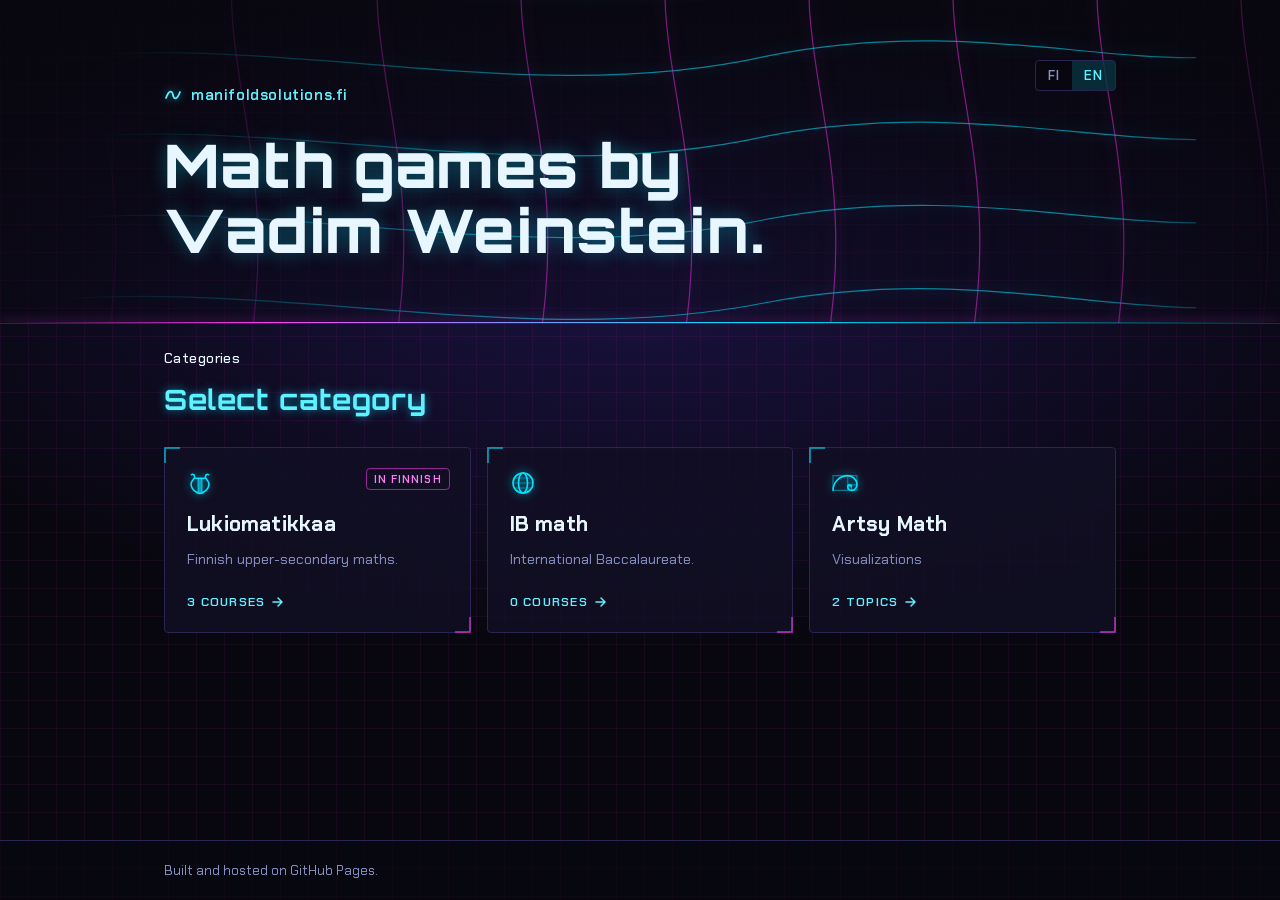
==== commit dd00b437: "fourier-käyrä: uusi työkalu Matikkataiteilua-kategoriaan (aihe Fourier-sarjoja) Co-Authored-By: Clau" ====
--- a/index.html
+++ b/index.html
@@ -342,8 +342,7 @@
         icon: "f(x)",
         games: [
           { id: "game0", title: "Yhtälövaaka", icon: "scale", game: "games/lukio/maa1-2/yhtalovaaka/" },
-          { id: "game1", title: "Yhtälön ratkaisu 1", icon: "boxedx", game: "games/lukio/maa1-2/yhtalo1/" },
-          { id: "game2", title: "Yhtälön ratkaisu 2", icon: "boxedx", game: "games/lukio/maa1-2/yhtalo2/" },
+          { id: "yhtalosade", title: "Yhtälöhyökkäys", icon: "rain", game: "games/lukio/maa1-2/yhtalosade/" },
         ],
       },
       {
@@ -390,6 +389,17 @@
             game: "games/artsy_math/fractals/ifs_explorer/" },
         ],
       },
+      {
+        id: "fourier",
+        title: { fi: "Fourier-sarjoja", en: "Fourier series" },
+        blurb: { fi: "Käyriä pyörivistä vektoreista", en: "Curves from turning vectors" },
+        icon: "epicycle",
+        games: [
+          { id: "fourier-curve", title: { fi: "Fourier-käyrä", en: "Fourier curve" }, kind: "tool",
+            blurb: { fi: "Suljettu käyrä äärellisenä Fourier-summana", en: "A closed curve as a finite Fourier sum" },
+            game: "games/artsy_math/fourier/fourier_curve/" },
+        ],
+      },
     ],
   },
 ];
@@ -442,8 +452,13 @@
   unitcircle: AXES + `<circle cx="13" cy="13" r="9"/><path d="M13,13 L18.8,6.1"/>`
             + `<circle cx="18.8" cy="6.1" r="1.9" fill="currentColor" stroke="none"/>`,
   sierpinski: `<path d="M2,23.5 L24,23.5 L13,4.4 Z M13,23.5 L18.5,14 L7.5,14 Z M7.5,23.5 L10.2,18.7 L4.8,18.7 Z M18.5,23.5 L21.2,18.7 L15.8,18.7 Z M13,14 L15.8,9.2 L10.2,9.2 Z"/>`,
+  epicycle:   faint("M6.0,13.6 a7,7 0 1 0 14,0 a7,7 0 1 0 -14,0 M11.9,20.2 a3.5,3.5 0 1 0 7,0 a3.5,3.5 0 1 0 -7,0")   // a deltoid traced by two turning vectors (Fourier curve)
+            + `<path d="M22.1,18.9 22.0,18.8 21.6,18.5 21.1,18.1 20.4,17.5 19.6,16.7 18.7,15.7 17.8,14.5 16.9,13.2 16.0,11.9 15.3,10.4 14.6,9.0 14.1,7.6 13.6,6.4 13.3,5.3 13.1,4.3 13.0,3.7 13.0,3.2 13.0,3.1 13.0,3.2 13.0,3.7 12.9,4.3 12.7,5.3 12.4,6.4 11.9,7.6 11.4,9.0 10.7,10.4 10.0,11.9 9.1,13.2 8.2,14.5 7.3,15.7 6.4,16.7 5.6,17.5 4.9,18.1 4.4,18.5 4.0,18.8 3.9,18.9 4.0,18.8 4.4,18.6 5.1,18.4 5.9,18.1 7.1,17.8 8.4,17.5 9.8,17.3 11.4,17.1 13.0,17.1 14.6,17.1 16.2,17.3 17.6,17.5"/>`
+            + `<path d="M13.0,13.6 L15.4,20.2 L17.6,17.5" stroke-width="1.2"/><circle cx="17.6" cy="17.5" r="1.6" fill="currentColor" stroke="none"/>`,
   scale:      `<path d="M13,6 V22 M8,22 H18 M3,8 H23 M3,8 L0.8,15 M3,8 L5.2,15 M23,8 L20.8,15 M23,8 L25.2,15"/>`
             + `<path d="M0.5,15 Q3,19.5 5.5,15 Z M20.5,15 Q23,19.5 25.5,15 Z"/><circle cx="13" cy="5" r="1.3"/>`,
+  rain:       faint("M2.5,3 V23.5 H23.5 V3") + `<rect x="8.5" y="5.5" width="10" height="4.5" rx="1"/><path d="M13.5,1.5 V3.5" stroke-width="1.2"/>`
+            + `<path d="M4.5,18.5 H12.5 V22.5 H4.5 Z" stroke-width="1.2"/>`,   // a falling block in a brick well, trash on the floor
   boxedx:     `<rect x="3" y="3" width="20" height="20" rx="3"/><path d="M8.5,9.5 Q11.5,8 13,13 Q14.5,18 17.5,16.5 M17.5,9 Q14.5,9.5 13,13 Q11.5,16.5 8.5,17"/>`,   // a curved maths x, not ×
 };
 // the first icon given (game, course, category); a name from GLYPHS draws it, anything else is text
--- a/assets/theme.css
+++ b/assets/theme.css
@@ -22,7 +22,7 @@
      status row with lives (.statusrow .lives) · equation colours
      (.xterm .cterm .pterm .op .eq) · buttons (.btn .op-btn) · .hint
      .subctrl · result dialog (.overlay > .win) with score table
-     SVG helpers (.neon, .neon-magenta)
+     Esittely (guided intro, with assets/intro.js) · SVG helpers (.neon, .neon-magenta)
    ══════════════════════════════════════════════════════════════════════ */
 
 @import url("https://fonts.googleapis.com/css2?family=Chakra+Petch:wght@400;500;600;700&family=Orbitron:wght@600;700;800&display=swap");
@@ -43,6 +43,7 @@
   --accent:#00e5ff;  --accent-ink:#5ef1ff;
   --magenta:#ff3df2; --magenta-ink:#ff7cf7;
   --red:#ff3d6e;     /* danger, errors, lost lives */
+  --orange:#ff9a3d;  --orange-ink:#ffb870;   /* ⚡, "no solution": a power move, not an error */
 
   /* maths colours — used the same way in every game */
   --green:#39ff9e; --green-ink:#7dffbf; --green-wash:#06291a;   /* x, variables */
@@ -80,6 +81,19 @@
     radial-gradient(90% 60% at 50% 30%, #1a1240 0%, var(--bg) 70%) fixed,
     var(--bg);
 }
+/* "Metalli" skin (Vadim: Yhtälöhyökkäys's chapter 2, levels 4–): an ember
+   background, iron bars, rusty plates. A game sets body.metal; the maths
+   colours, cyan and ⚡ orange stay as they are. */
+body.metal{
+  --bg:#120806; --surface:#1f0f0a; --surface-2:#2c1610; --line:#4f2a1c;
+  --iron-dark:#121417; --iron:#5d646b; --iron-hi:#8c949b; --iron-shade:#3a4046; --iron-top:#2a2f34; --iron-bottom:#16191c;
+  --rust:#8a3f1d; --rust-hi:#c06a35; --rust-plate:#2e211c; --rust-plate-hi:#54392d; --rust-edge:#6b3a24;
+  background:
+    linear-gradient(rgba(255,154,61,.05) 1px, transparent 1px) 0 0/28px 28px,
+    linear-gradient(90deg, rgba(255,154,61,.05) 1px, transparent 1px) 0 0/28px 28px,
+    radial-gradient(90% 60% at 50% 30%, #3c1608 0%, var(--bg) 70%) fixed,
+    var(--bg);
+}
 a{ color:inherit; }
 ::selection{ background:rgba(0,229,255,.35); }
 
@@ -131,7 +145,7 @@
 .hint{ text-align:center; color:var(--muted); font-size:13px; padding:4px 16px 8px; min-height:2.6em; max-width:520px; }
 .hint.warn{ color:var(--red); font-weight:600; }
 
-.subctrl{ display:flex; gap:18px; justify-content:center; padding:6px 0 22px; font-family:var(--ui); font-size:13px; }
+.subctrl{ display:flex; gap:18px; justify-content:center; align-items:center; padding:6px 0 22px; font-family:var(--ui); font-size:13px; }
 .subctrl button{
   background:none; border:none; color:var(--muted); cursor:pointer; font:inherit;
   padding:4px 6px; border-radius:var(--radius); letter-spacing:.04em;
@@ -154,6 +168,11 @@
   box-shadow:0 0 14px rgba(0,229,255,.5);
 }
 .btn:focus-visible, .win .btns :focus-visible{ outline:2px solid var(--magenta); outline-offset:3px; }
+/* a framed button among the .subctrl text buttons (e.g. "Ohita esittely") */
+.subctrl .btn{ font:600 13px var(--ui); letter-spacing:.08em; padding:9px 16px; border:1px solid var(--line); color:var(--ink); }
+/* danger: costs something ("Näytä ratkaisu" costs a life) */
+.btn.danger, .subctrl .btn.danger{ border-color:var(--red); color:var(--red); }
+.btn.danger:hover, .subctrl .btn.danger:hover{ border-color:var(--red); color:var(--red); box-shadow:0 0 12px rgba(255,61,110,.45); }
 
 /* game controls (big operation buttons, e.g. +x  −1):
    <button class="op-btn x">  x = variable, c = constant, n = neutral */
@@ -208,6 +227,59 @@
 }
 .win .btns{ display:flex; gap:10px; justify-content:center; flex-wrap:wrap; }
 
+/* ── Esittely: a game's guided intro (see assets/intro.js) ──────────────
+   <body class="game intro"> while it runs: a lighter page, so it never looks
+   like the game itself. Under the header:
+     <div class="introbar"><span class="introtag">Esittely</span><div class="progress"></div></div>
+     <p class="prompt">the step's question</p>
+   and under the board .hint (feedback; .good = right) and
+     <div class="answers"> tiles (.op-btn, then .right / .wrong) or Jatka </div> */
+body.game.intro{
+  --bg:#1e1a47;          /* every var(--bg) cut-out (label halos, open rings) follows */
+  background:
+    linear-gradient(rgba(255,61,242,.07) 1px, transparent 1px) 0 0/28px 28px,
+    linear-gradient(90deg, rgba(255,61,242,.07) 1px, transparent 1px) 0 0/28px 28px,
+    radial-gradient(90% 60% at 50% 30%, #3a3080 0%, var(--bg) 70%) fixed,
+    var(--bg);
+}
+.introbar{
+  width:min(820px,100%); display:flex; align-items:center; gap:12px;
+  padding:12px clamp(16px,4vw,28px) 0;
+}
+.introtag{
+  font-family:var(--ui); font-weight:700; font-size:11px; letter-spacing:.14em; text-transform:uppercase;
+  color:var(--magenta-ink); border:1px solid var(--magenta); border-radius:var(--radius); padding:3px 8px;
+}
+.progress{ flex:1; display:flex; gap:4px; }
+.progress span{ flex:1; height:5px; border-radius:3px; background:var(--line); transition:background .3s ease; }
+.progress span.done{ background:var(--accent); box-shadow:0 0 6px rgba(0,229,255,.5); }
+.progress span.now{ background:var(--magenta); box-shadow:0 0 6px rgba(255,61,242,.5); }
+.prompt{
+  width:min(620px,100%); margin:10px 0 0; padding:0 clamp(16px,4vw,28px);
+  font-size:16px; line-height:1.45; text-align:center; color:var(--ink); min-height:calc(3 * 1.45em);
+}
+.answers{ display:flex; flex-wrap:wrap; gap:8px; justify-content:center; padding:4px 16px; min-height:58px; }
+.answers .op-btn{ padding:12px 12px; min-width:58px; }      /* four equations fit on one row on a phone */
+.answers .op-btn.right{ border-color:var(--green); color:var(--green-ink); box-shadow:0 0 14px rgba(57,255,158,.55); opacity:1; }
+.answers .op-btn.wrong{ border-color:var(--red); color:var(--red); opacity:.55; }
+.answers .op-btn.wrong span{ color:inherit; }
+.hint.good{ color:var(--green-ink); }
+body.intro .hint{ font-size:15px; line-height:1.4; min-height:calc(3 * 1.4em); padding-top:8px; }
+/* the Esittely button's menu (IntroKit.menu), in the result dialog; every chapter looks the same (Vadim) */
+.intro-menu{ display:flex; flex-direction:column; gap:8px; margin:4px 0 2px; }
+.win .result .intro-q{ font-family:var(--ui); font-weight:400; font-size:15px; margin:4px 0 14px; }   /* the menu's question */
+.intro-menu .btn{
+  display:flex; justify-content:space-between; align-items:baseline; gap:14px;
+  text-transform:none; letter-spacing:.02em; text-align:left; font-size:15px;
+}
+.intro-menu small{ font-weight:500; font-size:12px; color:var(--muted); white-space:nowrap; }
+/* the ghost hand that shows a move: <g class="ghost-hand"><path d="IntroKit.HAND_PATH"/></g> */
+.ghost-hand{ pointer-events:none; transition:opacity .3s ease; }
+.ghost-hand path{
+  fill:rgba(232,247,255,.22); stroke:rgba(232,247,255,.9); stroke-width:2; stroke-linejoin:round;
+  vector-effect:non-scaling-stroke;
+}
+
 /* ── SVG helpers for drawings ─────────────────────────────────────────── */
 .neon{ stroke:var(--accent); fill:none; filter:var(--glow-cyan); }
 .neon-magenta{ stroke:var(--magenta); fill:none; filter:var(--glow-magenta); }
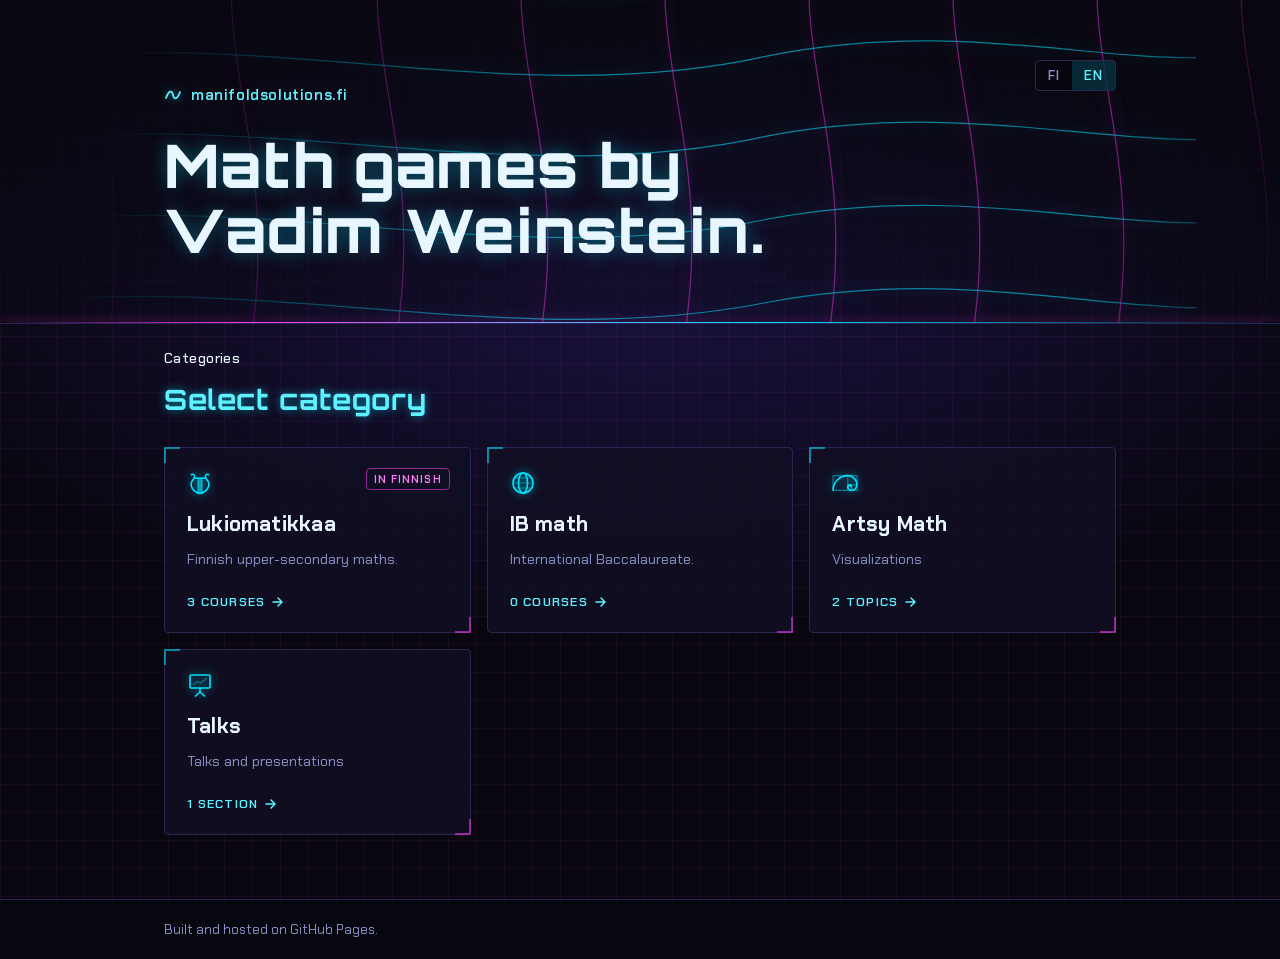
==== commit 2897208c: "etusivu: uusi kategoria Esitelmät / Talks, Matematiikka 2.0 yleistajuisiin - Esitelmät (sub: "sectio" ====
--- a/index.html
+++ b/index.html
@@ -325,7 +325,9 @@
    language. `kind: "tool"` marks something that isn't a game (the card
    says "Avaa / Explore" instead of "Pelaa / Play"). A category whose
    sections aren't school courses gets `sub: "topics"` ("1 aihe / 1 topic"
-   instead of "1 kurssi / 1 course").
+   instead of "1 kurssi / 1 course"), or `sub: "sections"` ("1 osio /
+   1 section"). `kind: "talk"` is a presentation ("Avaa / View"); a talk
+   carries its own `lang: "fi"` / `"en"`, shown as a small FI / EN tag.
    ══════════════════════════════════════════════════════════════════════ */
 const CATALOG = [
   {
@@ -402,6 +404,27 @@
       },
     ],
   },
+  {
+    id: "esitelmat",
+    sub: "sections",
+    title: { fi: "Esitelmät", en: "Talks" },
+    blurb: { fi: "Esitelmiä ja puheita", en: "Talks and presentations" },
+    icon: "talk",
+    courses: [
+      {
+        id: "yleistajuiset",
+        title: { fi: "Yleistajuiset", en: "Popular" },
+        blurb: { fi: "Kaikille, myös koululaisille", en: "For a general audience" },
+        games: [
+          // the folder is still ressu-2026/tekoaly: its address was shared before the talk
+          { id: "matematiikka-2-0", title: "Matematiikka 2.0", kind: "talk", lang: "fi",
+            blurb: { fi: "Ressun lukio 5.11.2026 · matematiikka tekoälyaikakautena ja matematiikan inhimillinen puoli",
+                     en: "Ressu upper secondary school, 5 Nov 2026 · mathematics in the age of AI, and its human side" },
+            game: "games/esitelmat/ressu-2026/tekoaly/" },
+        ],
+      },
+    ],
+  },
 ];
 /* ════════════════════ end of the part you edit ════════════════════════ */
 
@@ -412,7 +435,9 @@
   fi: {
     home: 'Kategoriat', pick: 'Valitse kategoria', courses: n => n === 1 ? '1 kurssi' : `${n} kurssia`,
     topics: n => n === 1 ? '1 aihe' : `${n} aihetta`, noTopics: 'Täällä ei ole vielä aiheita.',
+    sections: n => n === 1 ? '1 osio' : `${n} osiota`,
     games: n => n === 1 ? '1 peli' : `${n} peliä`, tools: n => n === 1 ? '1 työkalu' : `${n} työkalua`,
+    talks: n => n === 1 ? '1 esitelmä' : `${n} esitelmää`, view: 'Avaa',
     play: 'Pelaa', open: 'Avaa', soon: 'Tulossa', noCourses: 'Täällä ei ole vielä kursseja.', noGames: 'Täällä ei ole vielä pelejä.',
     hero: 'Tervetuloa pelaamaan Vadimin matikkapelejä', footer: 'Tehty ja julkaistu GitHub Pagesissa.',
     onlyIn: { en: 'In English' }, title: 'Vadimin matikkapelit', crumb: 'Sijainti',
@@ -420,7 +445,9 @@
   en: {
     home: 'Categories', pick: 'Select category', courses: n => n === 1 ? '1 course' : `${n} courses`,
     topics: n => n === 1 ? '1 topic' : `${n} topics`, noTopics: 'No topics here yet.',
+    sections: n => n === 1 ? '1 section' : `${n} sections`,
     games: n => n === 1 ? '1 game' : `${n} games`, tools: n => n === 1 ? '1 tool' : `${n} tools`,
+    talks: n => n === 1 ? '1 talk' : `${n} talks`, view: 'View',
     play: 'Play', open: 'Explore', soon: 'Coming soon', noCourses: 'No courses here yet.', noGames: 'No games here yet.',
     hero: 'Math games by<br>Vadim Weinstein.', footer: 'Built and hosted on GitHub Pages.',
     onlyIn: { fi: 'In Finnish' }, title: 'Manifold Solutions — learning games', crumb: 'Breadcrumb',
@@ -459,6 +486,8 @@
             + `<path d="M0.5,15 Q3,19.5 5.5,15 Z M20.5,15 Q23,19.5 25.5,15 Z"/><circle cx="13" cy="5" r="1.3"/>`,
   rain:       faint("M2.5,3 V23.5 H23.5 V3") + `<rect x="8.5" y="5.5" width="10" height="4.5" rx="1"/><path d="M13.5,1.5 V3.5" stroke-width="1.2"/>`
             + `<path d="M4.5,18.5 H12.5 V22.5 H4.5 Z" stroke-width="1.2"/>`,   // a falling block in a brick well, trash on the floor
+  talk:       `<rect x="3" y="3" width="20" height="13" rx="1"/><path d="M13,16 V20 M13,20 L8.5,24 M13,20 L17.5,24"/>`   // a screen on a stand
+            + faint("M6.5,12.5 L10,9.5 L13.5,11 L19.5,6.5"),
   boxedx:     `<rect x="3" y="3" width="20" height="20" rx="3"/><path d="M8.5,9.5 Q11.5,8 13,13 Q14.5,18 17.5,16.5 M17.5,9 Q14.5,9.5 13,13 Q11.5,16.5 8.5,17"/>`,   // a curved maths x, not ×
 };
 // the first icon given (game, course, category); a name from GLYPHS draws it, anything else is text
@@ -503,7 +532,7 @@
     title: tr(c.title),
     blurb: tr(c.blurb),
     tag: c.lang && c.lang !== LANG ? L().onlyIn[c.lang] : '',
-    meta: `${L()[c.sub === 'topics' ? 'topics' : 'courses'](c.courses.length)} ${arrow}`,
+    meta: `${L()[c.sub || 'courses'](c.courses.length)} ${arrow}`,
   })).join('');
   app.innerHTML = `<section class="view">
     <div class="lead"><h2>${esc(L().pick)}</h2></div>
@@ -511,10 +540,11 @@
   </section>`;
 }
 
-// "2 games", "1 tool", "2 games, 1 tool"
+// "2 games", "1 tool", "2 games, 1 tool", "1 talk"
 function countItems(games){
-  const tools = games.filter(g => g.kind === 'tool').length, n = games.length - tools;
-  return [n || !tools ? L().games(n) : '', tools ? L().tools(tools) : ''].filter(Boolean).join(', ');
+  const tools = games.filter(g => g.kind === 'tool').length, talks = games.filter(g => g.kind === 'talk').length;
+  const n = games.length - tools - talks;
+  return [n || (!tools && !talks) ? L().games(n) : '', tools ? L().tools(tools) : '', talks ? L().talks(talks) : ''].filter(Boolean).join(', ');
 }
 
 function renderCourses(cat){
@@ -545,7 +575,8 @@
     icon: glyph(g.icon, course.icon, cat.icon),
     title: tr(g.title),
     blurb: tr(g.blurb),
-    meta: g.game ? `${g.kind === 'tool' ? L().open : L().play} ${arrow}` : L().soon,
+    tag: g.kind === 'talk' && g.lang ? g.lang.toUpperCase() : '',
+    meta: g.game ? `${g.kind === 'tool' ? L().open : g.kind === 'talk' ? L().view : L().play} ${arrow}` : L().soon,
   })).join('');
   const blurb = tr(course.blurb);
   app.innerHTML = `<section class="view">
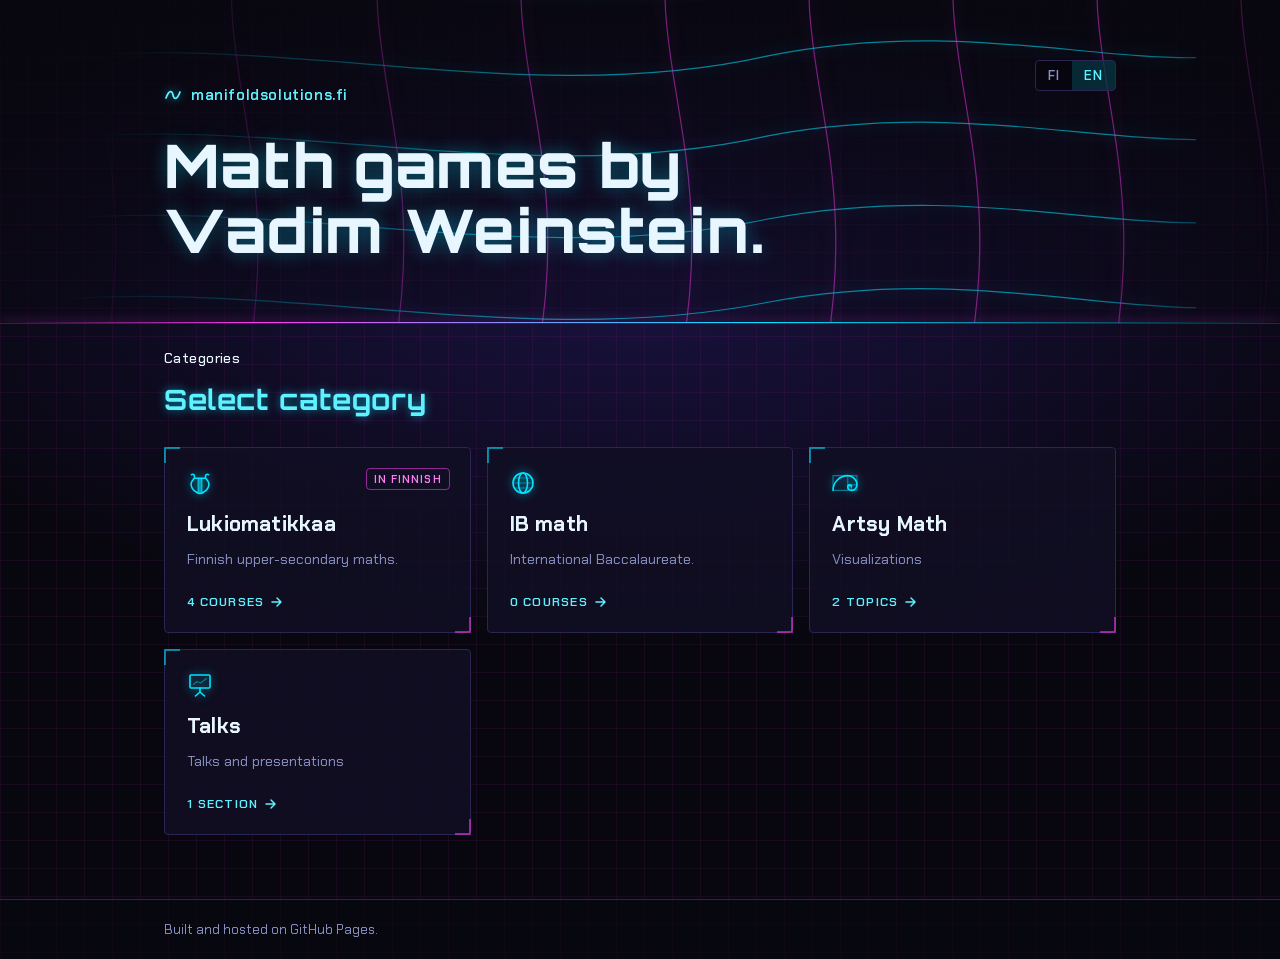
==== commit 0f13e0e7: "MAA12: Vaakasuora laser (käänteisfunktio vaakasuoralla laserilla) Uusi kurssi MAA 12 (Käänteisfunkti" ====
--- a/index.html
+++ b/index.html
@@ -361,6 +361,15 @@
         icon: "sin x",
         games: [
           { id: "1-ympyra1", title: "Yksikköympyrä", icon: "unitcircle", game: "games/lukio/maa5/yksikkoympyra/" },
+        ],
+      },
+      {
+        id: "maa12",
+        title: "MAA 12",
+        blurb: "Käänteisfunktiot",
+        icon: "f⁻¹",
+        games: [
+          { id: "laser", title: "Vaakasuora laser", icon: "hline", game: "games/lukio/maa12/laser/" },
         ],
       },
     ],
@@ -488,6 +497,8 @@
             + `<path d="M4.5,18.5 H12.5 V22.5 H4.5 Z" stroke-width="1.2"/>`,   // a falling block in a brick well, trash on the floor
   talk:       `<rect x="3" y="3" width="20" height="13" rx="1"/><path d="M13,16 V20 M13,20 L8.5,24 M13,20 L17.5,24"/>`   // a screen on a stand
             + faint("M6.5,12.5 L10,9.5 L13.5,11 L19.5,6.5"),
+  hline:      `<path d="M3,4 Q13,30 23,4"/>` + `<path d="M1,11 H25" stroke-width="1.2"/>`   // the horizontal line test: a beam through a parabola
+            + `<circle cx="6.2" cy="11" r="1.8" fill="currentColor" stroke="none"/><circle cx="19.8" cy="11" r="1.8" fill="currentColor" stroke="none"/>`,
   boxedx:     `<rect x="3" y="3" width="20" height="20" rx="3"/><path d="M8.5,9.5 Q11.5,8 13,13 Q14.5,18 17.5,16.5 M17.5,9 Q14.5,9.5 13,13 Q11.5,16.5 8.5,17"/>`,   // a curved maths x, not ×
 };
 // the first icon given (game, course, category); a name from GLYPHS draws it, anything else is text
